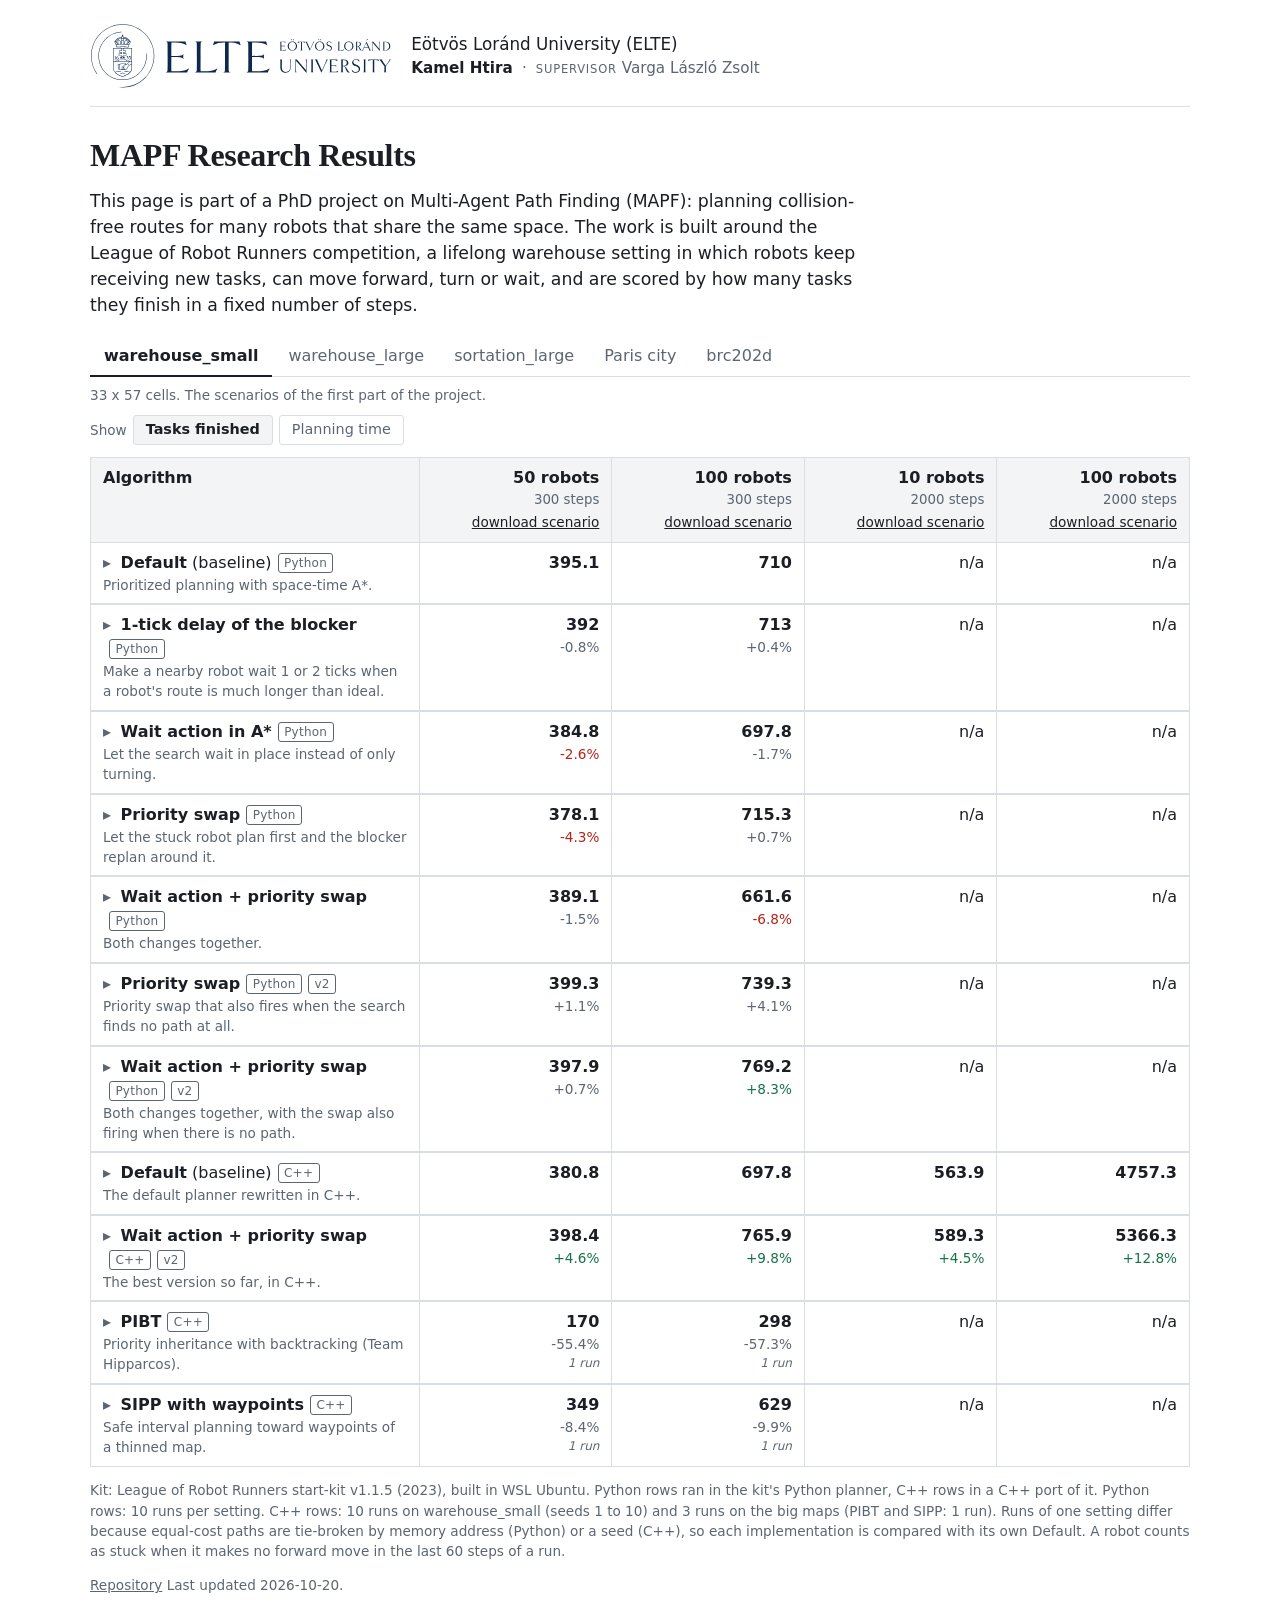
==== index.html @ 8a6bc83d "Add map tabs, C++ rows (Default, v2, PIBT, SIPP), planning-time view, shorter conclusions; hide 2 an" ====
<!doctype html>
<html lang="en">
<head>
  <meta charset="utf-8">
  <meta name="viewport" content="width=device-width, initial-scale=1">
  <title>MAPF Research Results</title>
  <link rel="stylesheet" href="css/style.css">
</head>
<body>
  <main>
    <header id="masthead" class="masthead"></header>
    <h1 id="title"></h1>
    <p id="description" class="lead"></p>

    <div id="tabs" class="tabs" role="tablist" aria-label="Map"></div>
    <p id="map-note" class="small"></p>
    <div id="metric" class="metric"><span class="small">Show</span></div>
    <p id="metric-note" class="small"></p>
    <div class="table-wrap"><table id="results"></table></div>

    <p id="setup" class="small"></p>
    <p class="small"><a id="repo-link" href="#">Repository</a> <span id="updated"></span></p>
  </main>

  <noscript><p>This page needs JavaScript to show the results.</p></noscript>
  <script src="data/results.js"></script>
  <script src="data/timing.js"></script>
  <script src="js/app.js"></script>
</body>
</html>
---- css/style.css ----
:root {
  --bg: #ffffff;
  --text: #1b1f24;
  --muted: #5b6672;
  --line: #d9dee4;
  --head: #f2f4f6;
  --up: #157347;
  --down: #b42318;
}
@media (prefers-color-scheme: dark) {
  :root {
    --bg: #101418;
    --text: #e6e9ed;
    --muted: #9aa5b1;
    --line: #2b333c;
    --head: #1a2027;
    --up: #5fd39a;
    --down: #ff8b7f;
  }
}

body { margin: 0; background: var(--bg); color: var(--text); font: 16px/1.5 system-ui, -apple-system, "Segoe UI", sans-serif; }
main { max-width: 1100px; margin: 0 auto; padding: 24px 24px 48px; }
h1 { font-family: "Iowan Old Style", "Palatino Linotype", Palatino, Georgia, serif; font-size: 2rem; font-weight: 600; letter-spacing: -0.01em; margin: 0 0 4px; }

/* who is behind the page: logo, university, author, supervisor */
.masthead { display: flex; align-items: center; gap: 18px; padding-bottom: 18px; margin-bottom: 24px; border-bottom: 1px solid var(--line); }
.masthead:empty { display: none; }
.logo { height: 64px; width: auto; display: block; }
.who p { margin: 0; }
.uni { font-size: 1.05rem; }
.people { margin-top: 2px; color: var(--muted); font-size: 0.95rem; }
.author { color: var(--text); font-weight: 600; }
.supervisor::before { content: "\00B7"; margin: 0 0.6em; }
.supervisor .label { font-size: 0.72rem; letter-spacing: 0.07em; text-transform: uppercase; }
@media (prefers-color-scheme: dark) {
  .logo { background: #fff; padding: 6px; border-radius: 3px; }
}
@media (max-width: 560px) {
  .masthead { gap: 12px; }
  .logo { height: 48px; }
  .supervisor { display: block; }
  .supervisor::before { display: none; }
}
h2 { font-size: 1.1rem; margin: 28px 0 4px; }
a { color: inherit; }
code { font-family: ui-monospace, Consolas, monospace; font-size: 0.9em; background: var(--head); padding: 0 4px; }
.small { font-size: 0.85rem; color: var(--muted); }
.lead { font-size: 1.08rem; max-width: 72ch; margin: 10px 0 16px; }
.lead:empty { display: none; }

/* one tab per map */
.tabs { display: flex; flex-wrap: wrap; gap: 2px; margin-top: 18px; border-bottom: 1px solid var(--line); }
.tabs[hidden] { display: none; }
.tab { all: unset; cursor: pointer; padding: 7px 14px; color: var(--muted); border-bottom: 2px solid transparent; margin-bottom: -1px; }
.tab:hover { color: var(--text); }
.tab[aria-selected="true"] { color: var(--text); font-weight: 600; border-bottom-color: currentColor; }
.tab:focus-visible { outline: 2px solid currentColor; outline-offset: -2px; }
#map-note { margin: 8px 0 0; min-height: 1.4em; }
.metric { display: flex; align-items: center; gap: 6px; margin-top: 10px; }
.metric[hidden] { display: none; }
.seg { all: unset; cursor: pointer; padding: 3px 12px; font-size: 0.9rem; color: var(--muted); border: 1px solid var(--line); border-radius: 3px; }
.seg:hover { color: var(--text); }
.seg[aria-pressed="true"] { color: var(--text); background: var(--head); font-weight: 600; }
.seg:focus-visible { outline: 2px solid currentColor; outline-offset: 2px; }
#metric-note { margin: 6px 0 0; }
#metric-note:empty { display: none; }
.table-wrap { overflow-x: auto; margin-top: 12px; }
table { border-collapse: collapse; width: 100%; }
th, td { border: 1px solid var(--line); padding: 8px 12px; text-align: left; vertical-align: top; }
thead th { background: var(--head); font-weight: 600; }
th small { display: block; font-weight: 400; color: var(--muted); }
th a { font-weight: 400; font-size: 0.85rem; white-space: nowrap; }
td.num, th.num { text-align: right; }

/* clickable rows: an algorithm (row) and a scenario inside it (srow) */
tr.row, tr.srow { cursor: pointer; }
tr.row:hover, tr.srow:hover { background: var(--head); }
tr.row button, tr.srow button { all: unset; cursor: pointer; font-weight: 600; }
tr.row button::before, tr.srow button::before {
  content: "\25B8";
  display: inline-block;
  width: 1.1em;
  color: var(--muted);
  transition: transform 0.25s ease;
}
tr.row button[aria-expanded="true"]::before, tr.srow button[aria-expanded="true"]::before { transform: rotate(90deg); }
tr.row button:focus-visible, tr.srow button:focus-visible { outline: 2px solid currentColor; outline-offset: 2px; }
.tagline { display: block; font-size: 0.85rem; color: var(--muted); }
.tag { display: inline-block; margin-left: 0.5em; padding: 0 0.45em; font-size: 0.75rem; letter-spacing: 0.02em; color: var(--muted); border: 1px solid currentColor; border-radius: 3px; vertical-align: 0.08em; }
.nruns { display: block; font-size: 0.75rem; color: var(--muted); font-style: italic; }
.mean { font-weight: 600; }
.delta { display: block; font-size: 0.85rem; color: var(--muted); }
.delta.up { color: var(--up); }
.delta.down { color: var(--down); }
.srow .delta { display: inline; margin-left: 0.5em; }

/* expand / collapse: the content sits in a grid whose single row animates between 0fr and 1fr.
   Child selectors keep an open outer row from opening the rows nested inside it. */
tr.detail > td { padding: 0; border-top: 0; border-bottom: 0; }
tr.detail.open > td { border-bottom: 1px solid var(--line); }
.expand { display: grid; grid-template-rows: 0fr; transition: grid-template-rows 0.3s ease; }
tr.detail.open > td > .expand { grid-template-rows: 1fr; }
.expand-inner { overflow: hidden; min-height: 0; }
.content { padding: 12px 16px 16px; opacity: 0; transition: opacity 0.25s ease; }
tr.detail.open > td > .expand > .expand-inner > .content { opacity: 1; }
.content p { margin: 0 0 8px; }
.content.sub { padding: 6px 0 10px 28px; }

.inner-wrap { overflow-x: auto; margin: 8px 0; }
.content.sub .inner-wrap { margin: 0; }
table.runs th, table.runs td { padding: 6px 12px; }
table.sub { width: auto; min-width: 420px; }
table.sub th, table.sub td { padding: 4px 12px; }

@media (prefers-reduced-motion: reduce) {
  .expand, .content, tr.row button::before, tr.srow button::before { transition: none; }
}
@media (max-width: 560px) {
  main { padding: 16px 12px 32px; }
  h1 { font-size: 1.5rem; }
}
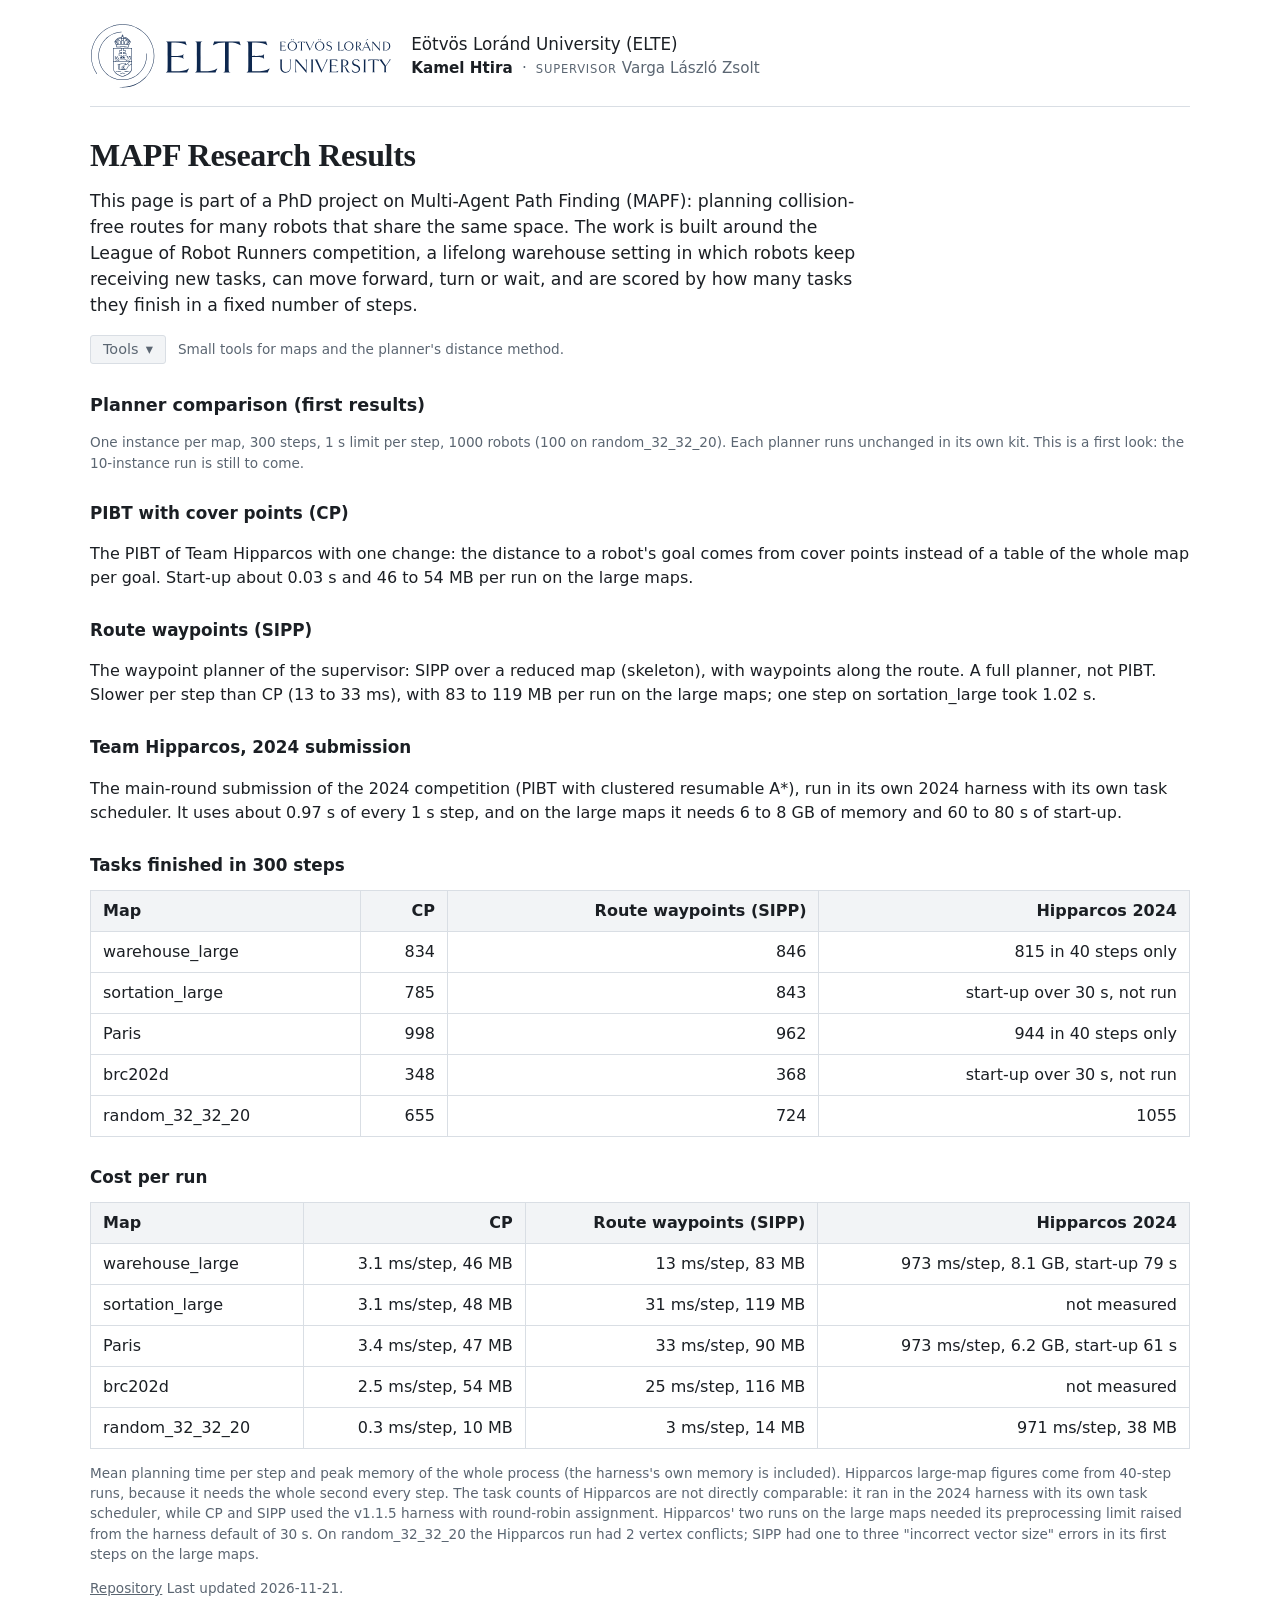
==== commit 99436453: "Home page: planner comparison (CP, route waypoints, Hipparcos 2024); earlier results hidden; Tools m" ====
--- a/index.html
+++ b/index.html
@@ -11,20 +11,69 @@
     <header id="masthead" class="masthead"></header>
     <h1 id="title"></h1>
     <p id="description" class="lead"></p>
+    <p class="small toolbar"><span id="toolmenu"></span><span>Small tools for maps and the planner's distance method.</span></p>
 
+    <section id="comparison">
+      <h2>Planner comparison (first results)</h2>
+      <p class="small">One instance per map, 300 steps, 1 s limit per step, 1000 robots (100 on random_32_32_20). Each planner runs unchanged in its own kit. This is a first look: the 10-instance run is still to come.</p>
+
+      <h3>PIBT with cover points (CP)</h3>
+      <p>The PIBT of Team Hipparcos with one change: the distance to a robot's goal comes from cover points instead of a table of the whole map per goal. Start-up about 0.03 s and 46 to 54 MB per run on the large maps.</p>
+
+      <h3>Route waypoints (SIPP)</h3>
+      <p>The waypoint planner of the supervisor: SIPP over a reduced map (skeleton), with waypoints along the route. A full planner, not PIBT. Slower per step than CP (13 to 33 ms), with 83 to 119 MB per run on the large maps; one step on sortation_large took 1.02 s.</p>
+
+      <h3>Team Hipparcos, 2024 submission</h3>
+      <p>The main-round submission of the 2024 competition (PIBT with clustered resumable A*), run in its own 2024 harness with its own task scheduler. It uses about 0.97 s of every 1 s step, and on the large maps it needs 6 to 8 GB of memory and 60 to 80 s of start-up.</p>
+
+      <h3>Tasks finished in 300 steps</h3>
+      <div class="table-wrap"><table>
+        <thead><tr><th>Map</th><th class="num">CP</th><th class="num">Route waypoints (SIPP)</th><th class="num">Hipparcos 2024</th></tr></thead>
+        <tbody>
+          <tr><td>warehouse_large</td><td class="num">834</td><td class="num">846</td><td class="num">815 in 40 steps only</td></tr>
+          <tr><td>sortation_large</td><td class="num">785</td><td class="num">843</td><td class="num">start-up over 30 s, not run</td></tr>
+          <tr><td>Paris</td><td class="num">998</td><td class="num">962</td><td class="num">944 in 40 steps only</td></tr>
+          <tr><td>brc202d</td><td class="num">348</td><td class="num">368</td><td class="num">start-up over 30 s, not run</td></tr>
+          <tr><td>random_32_32_20</td><td class="num">655</td><td class="num">724</td><td class="num">1055</td></tr>
+        </tbody>
+      </table></div>
+
+      <h3>Cost per run</h3>
+      <div class="table-wrap"><table>
+        <thead><tr><th>Map</th><th class="num">CP</th><th class="num">Route waypoints (SIPP)</th><th class="num">Hipparcos 2024</th></tr></thead>
+        <tbody>
+          <tr><td>warehouse_large</td><td class="num">3.1 ms/step, 46 MB</td><td class="num">13 ms/step, 83 MB</td><td class="num">973 ms/step, 8.1 GB, start-up 79 s</td></tr>
+          <tr><td>sortation_large</td><td class="num">3.1 ms/step, 48 MB</td><td class="num">31 ms/step, 119 MB</td><td class="num">not measured</td></tr>
+          <tr><td>Paris</td><td class="num">3.4 ms/step, 47 MB</td><td class="num">33 ms/step, 90 MB</td><td class="num">973 ms/step, 6.2 GB, start-up 61 s</td></tr>
+          <tr><td>brc202d</td><td class="num">2.5 ms/step, 54 MB</td><td class="num">25 ms/step, 116 MB</td><td class="num">not measured</td></tr>
+          <tr><td>random_32_32_20</td><td class="num">0.3 ms/step, 10 MB</td><td class="num">3 ms/step, 14 MB</td><td class="num">971 ms/step, 38 MB</td></tr>
+        </tbody>
+      </table></div>
+
+      <p class="small">Mean planning time per step and peak memory of the whole process (the harness's own memory is included). Hipparcos large-map figures come from 40-step runs, because it needs the whole second every step. The task counts of Hipparcos are not directly comparable: it ran in the 2024 harness with its own task scheduler, while CP and SIPP used the v1.1.5 harness with round-robin assignment. Hipparcos' two runs on the large maps needed its preprocessing limit raised from the harness default of 30 s. On random_32_32_20 the Hipparcos run had 2 vertex conflicts; SIPP had one to three "incorrect vector size" errors in its first steps on the large maps.</p>
+    </section>
+
+    <p class="small"><a id="repo-link" href="#">Repository</a> <span id="updated"></span></p>
+
+    <!-- earlier results page, hidden for now; the script fills it in as before -->
+    <div id="earlier-results" hidden>
     <div id="tabs" class="tabs" role="tablist" aria-label="Map"></div>
     <p id="map-note" class="small"></p>
     <div id="metric" class="metric"><span class="small">Show</span></div>
     <p id="metric-note" class="small"></p>
     <div class="table-wrap"><table id="results"></table></div>
 
+    <section id="experiments"></section>
+
     <p id="setup" class="small"></p>
-    <p class="small"><a id="repo-link" href="#">Repository</a> <span id="updated"></span></p>
+    </div>
   </main>
 
   <noscript><p>This page needs JavaScript to show the results.</p></noscript>
   <script src="data/results.js"></script>
   <script src="data/timing.js"></script>
+  <script src="data/experiments.js"></script>
   <script src="js/app.js"></script>
+  <script src="js/toolmenu.js"></script>
 </body>
 </html>
--- a/css/style.css
+++ b/css/style.css
@@ -113,9 +113,33 @@
 table.sub { width: auto; min-width: 420px; }
 table.sub th, table.sub td { padding: 4px 12px; }
 
+/* experiments section */
+#experiments { margin-top: 40px; border-top: 1px solid var(--line); padding-top: 4px; }
+#experiments h2 { font-size: 1.3rem; margin-top: 20px; }
+#comparison h3, #experiments h3 { font-size: 1.05rem; margin: 28px 0 2px; }
+.decisions { margin: 0 0 8px; padding-left: 1.2em; max-width: 80ch; }
+.decisions li { margin-bottom: 4px; }
+table.exp .delta { display: block; }
+table.exp tr.key td { background: var(--head); }
+.finding { margin: 8px 0 0; max-width: 80ch; }
+
 @media (prefers-reduced-motion: reduce) {
   .expand, .content, tr.row button::before, tr.srow button::before { transition: none; }
 }
+/* the Tools menu (js/toolmenu.js) */
+.toolmenu { position: relative; display: inline-block; }
+.toolmenu > summary { list-style: none; cursor: pointer; padding: 3px 12px; font-size: 0.9rem; border: 1px solid var(--line); border-radius: 3px; background: var(--head); }
+.toolmenu > summary::-webkit-details-marker { display: none; }
+.toolmenu > summary::after { content: "\25BE"; margin-left: 0.5em; color: var(--muted); }
+.toolmenu[open] > summary { background: var(--line); }
+.toolmenu > summary:focus-visible { outline: 2px solid currentColor; outline-offset: 2px; }
+.toolmenu-list { position: absolute; z-index: 20; left: 0; top: calc(100% + 4px); min-width: 300px; background: var(--bg); border: 1px solid var(--line); border-radius: 3px; box-shadow: 0 4px 14px rgba(0, 0, 0, 0.18); padding: 4px; }
+.toolmenu-list a { display: block; padding: 6px 10px; text-decoration: none; border-radius: 3px; }
+.toolmenu-list a:hover, .toolmenu-list a.here { background: var(--head); }
+.toolmenu-list a strong { display: block; font-size: 0.95rem; }
+.toolmenu-list a span { display: block; font-size: 0.8rem; color: var(--muted); }
+.toolbar { display: flex; align-items: center; gap: 12px; flex-wrap: wrap; margin: 6px 0 0; }
+
 @media (max-width: 560px) {
   main { padding: 16px 12px 32px; }
   h1 { font-size: 1.5rem; }
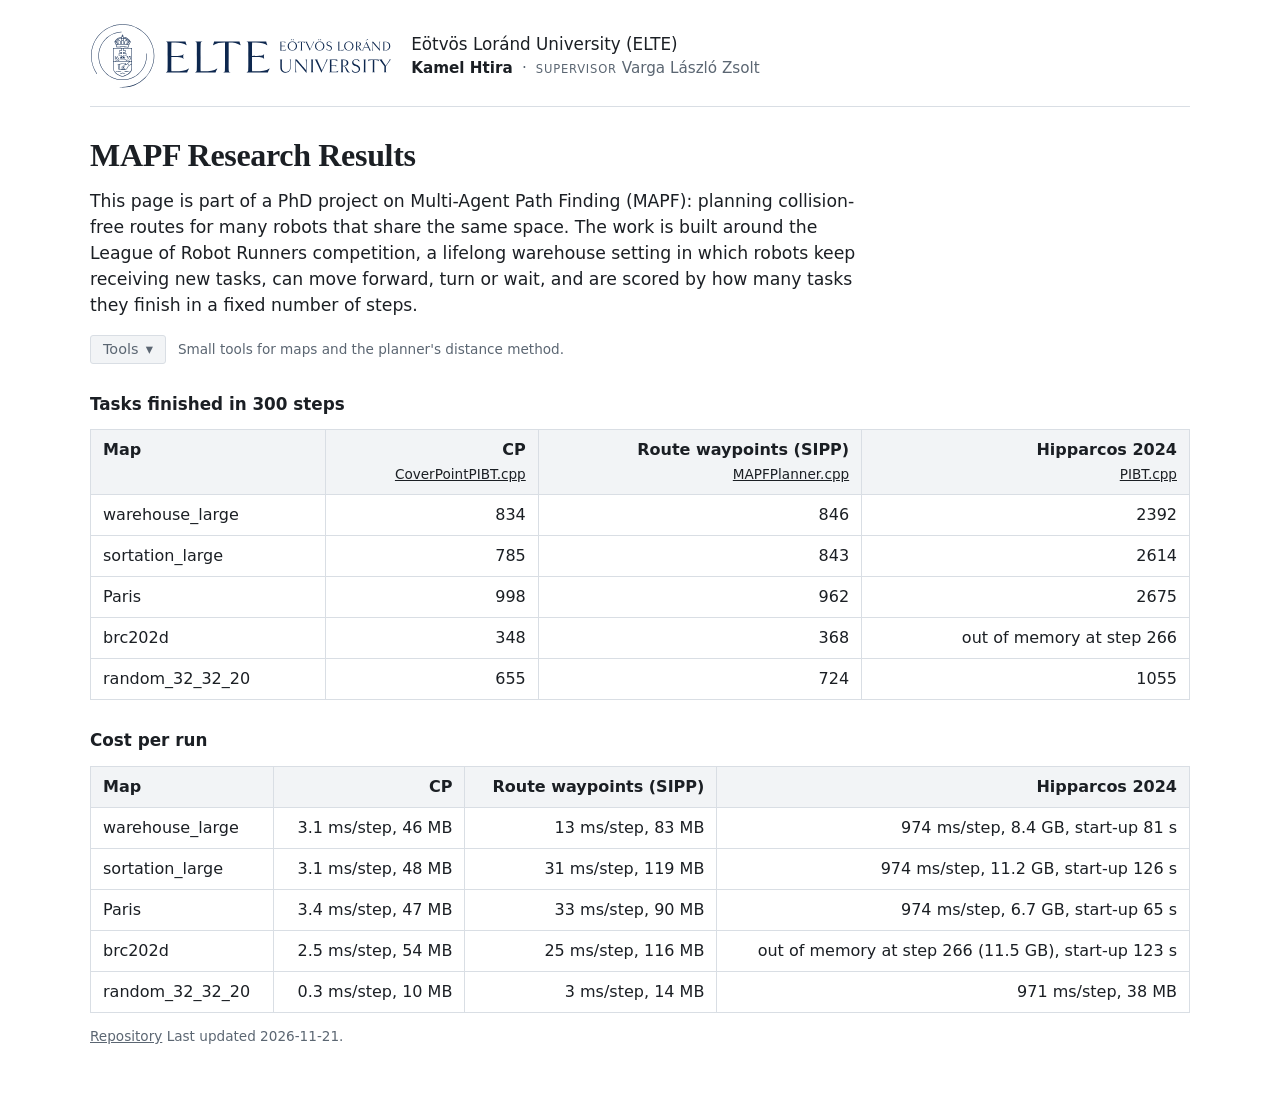
==== commit 36c9825b: "Comparison tables: Hipparcos 300-step results, download links for the main file of each planner Co-A" ====
--- a/index.html
+++ b/index.html
@@ -14,26 +14,17 @@
     <p class="small toolbar"><span id="toolmenu"></span><span>Small tools for maps and the planner's distance method.</span></p>
 
     <section id="comparison">
-      <h2>Planner comparison (first results)</h2>
-      <p class="small">One instance per map, 300 steps, 1 s limit per step, 1000 robots (100 on random_32_32_20). Each planner runs unchanged in its own kit. This is a first look: the 10-instance run is still to come.</p>
-
-      <h3>PIBT with cover points (CP)</h3>
-      <p>The PIBT of Team Hipparcos with one change: the distance to a robot's goal comes from cover points instead of a table of the whole map per goal. Start-up about 0.03 s and 46 to 54 MB per run on the large maps.</p>
-
-      <h3>Route waypoints (SIPP)</h3>
-      <p>The waypoint planner of the supervisor: SIPP over a reduced map (skeleton), with waypoints along the route. A full planner, not PIBT. Slower per step than CP (13 to 33 ms), with 83 to 119 MB per run on the large maps; one step on sortation_large took 1.02 s.</p>
-
-      <h3>Team Hipparcos, 2024 submission</h3>
-      <p>The main-round submission of the 2024 competition (PIBT with clustered resumable A*), run in its own 2024 harness with its own task scheduler. It uses about 0.97 s of every 1 s step, and on the large maps it needs 6 to 8 GB of memory and 60 to 80 s of start-up.</p>
-
       <h3>Tasks finished in 300 steps</h3>
       <div class="table-wrap"><table>
-        <thead><tr><th>Map</th><th class="num">CP</th><th class="num">Route waypoints (SIPP)</th><th class="num">Hipparcos 2024</th></tr></thead>
+        <thead><tr><th>Map</th>
+          <th class="num">CP<br><a href="downloads/algorithms/CoverPointPIBT.cpp" download>CoverPointPIBT.cpp</a></th>
+          <th class="num">Route waypoints (SIPP)<br><a href="downloads/algorithms/waypoints_sipp_MAPFPlanner.cpp" download>MAPFPlanner.cpp</a></th>
+          <th class="num">Hipparcos 2024<br><a href="downloads/algorithms/hipparcos_PIBT.cpp" download>PIBT.cpp</a></th></tr></thead>
         <tbody>
-          <tr><td>warehouse_large</td><td class="num">834</td><td class="num">846</td><td class="num">815 in 40 steps only</td></tr>
-          <tr><td>sortation_large</td><td class="num">785</td><td class="num">843</td><td class="num">start-up over 30 s, not run</td></tr>
-          <tr><td>Paris</td><td class="num">998</td><td class="num">962</td><td class="num">944 in 40 steps only</td></tr>
-          <tr><td>brc202d</td><td class="num">348</td><td class="num">368</td><td class="num">start-up over 30 s, not run</td></tr>
+          <tr><td>warehouse_large</td><td class="num">834</td><td class="num">846</td><td class="num">2392</td></tr>
+          <tr><td>sortation_large</td><td class="num">785</td><td class="num">843</td><td class="num">2614</td></tr>
+          <tr><td>Paris</td><td class="num">998</td><td class="num">962</td><td class="num">2675</td></tr>
+          <tr><td>brc202d</td><td class="num">348</td><td class="num">368</td><td class="num">out of memory at step 266</td></tr>
           <tr><td>random_32_32_20</td><td class="num">655</td><td class="num">724</td><td class="num">1055</td></tr>
         </tbody>
       </table></div>
@@ -42,15 +33,14 @@
       <div class="table-wrap"><table>
         <thead><tr><th>Map</th><th class="num">CP</th><th class="num">Route waypoints (SIPP)</th><th class="num">Hipparcos 2024</th></tr></thead>
         <tbody>
-          <tr><td>warehouse_large</td><td class="num">3.1 ms/step, 46 MB</td><td class="num">13 ms/step, 83 MB</td><td class="num">973 ms/step, 8.1 GB, start-up 79 s</td></tr>
-          <tr><td>sortation_large</td><td class="num">3.1 ms/step, 48 MB</td><td class="num">31 ms/step, 119 MB</td><td class="num">not measured</td></tr>
-          <tr><td>Paris</td><td class="num">3.4 ms/step, 47 MB</td><td class="num">33 ms/step, 90 MB</td><td class="num">973 ms/step, 6.2 GB, start-up 61 s</td></tr>
-          <tr><td>brc202d</td><td class="num">2.5 ms/step, 54 MB</td><td class="num">25 ms/step, 116 MB</td><td class="num">not measured</td></tr>
+          <tr><td>warehouse_large</td><td class="num">3.1 ms/step, 46 MB</td><td class="num">13 ms/step, 83 MB</td><td class="num">974 ms/step, 8.4 GB, start-up 81 s</td></tr>
+          <tr><td>sortation_large</td><td class="num">3.1 ms/step, 48 MB</td><td class="num">31 ms/step, 119 MB</td><td class="num">974 ms/step, 11.2 GB, start-up 126 s</td></tr>
+          <tr><td>Paris</td><td class="num">3.4 ms/step, 47 MB</td><td class="num">33 ms/step, 90 MB</td><td class="num">974 ms/step, 6.7 GB, start-up 65 s</td></tr>
+          <tr><td>brc202d</td><td class="num">2.5 ms/step, 54 MB</td><td class="num">25 ms/step, 116 MB</td><td class="num">out of memory at step 266 (11.5 GB), start-up 123 s</td></tr>
           <tr><td>random_32_32_20</td><td class="num">0.3 ms/step, 10 MB</td><td class="num">3 ms/step, 14 MB</td><td class="num">971 ms/step, 38 MB</td></tr>
         </tbody>
       </table></div>
 
-      <p class="small">Mean planning time per step and peak memory of the whole process (the harness's own memory is included). Hipparcos large-map figures come from 40-step runs, because it needs the whole second every step. The task counts of Hipparcos are not directly comparable: it ran in the 2024 harness with its own task scheduler, while CP and SIPP used the v1.1.5 harness with round-robin assignment. Hipparcos' two runs on the large maps needed its preprocessing limit raised from the harness default of 30 s. On random_32_32_20 the Hipparcos run had 2 vertex conflicts; SIPP had one to three "incorrect vector size" errors in its first steps on the large maps.</p>
     </section>
 
     <p class="small"><a id="repo-link" href="#">Repository</a> <span id="updated"></span></p>
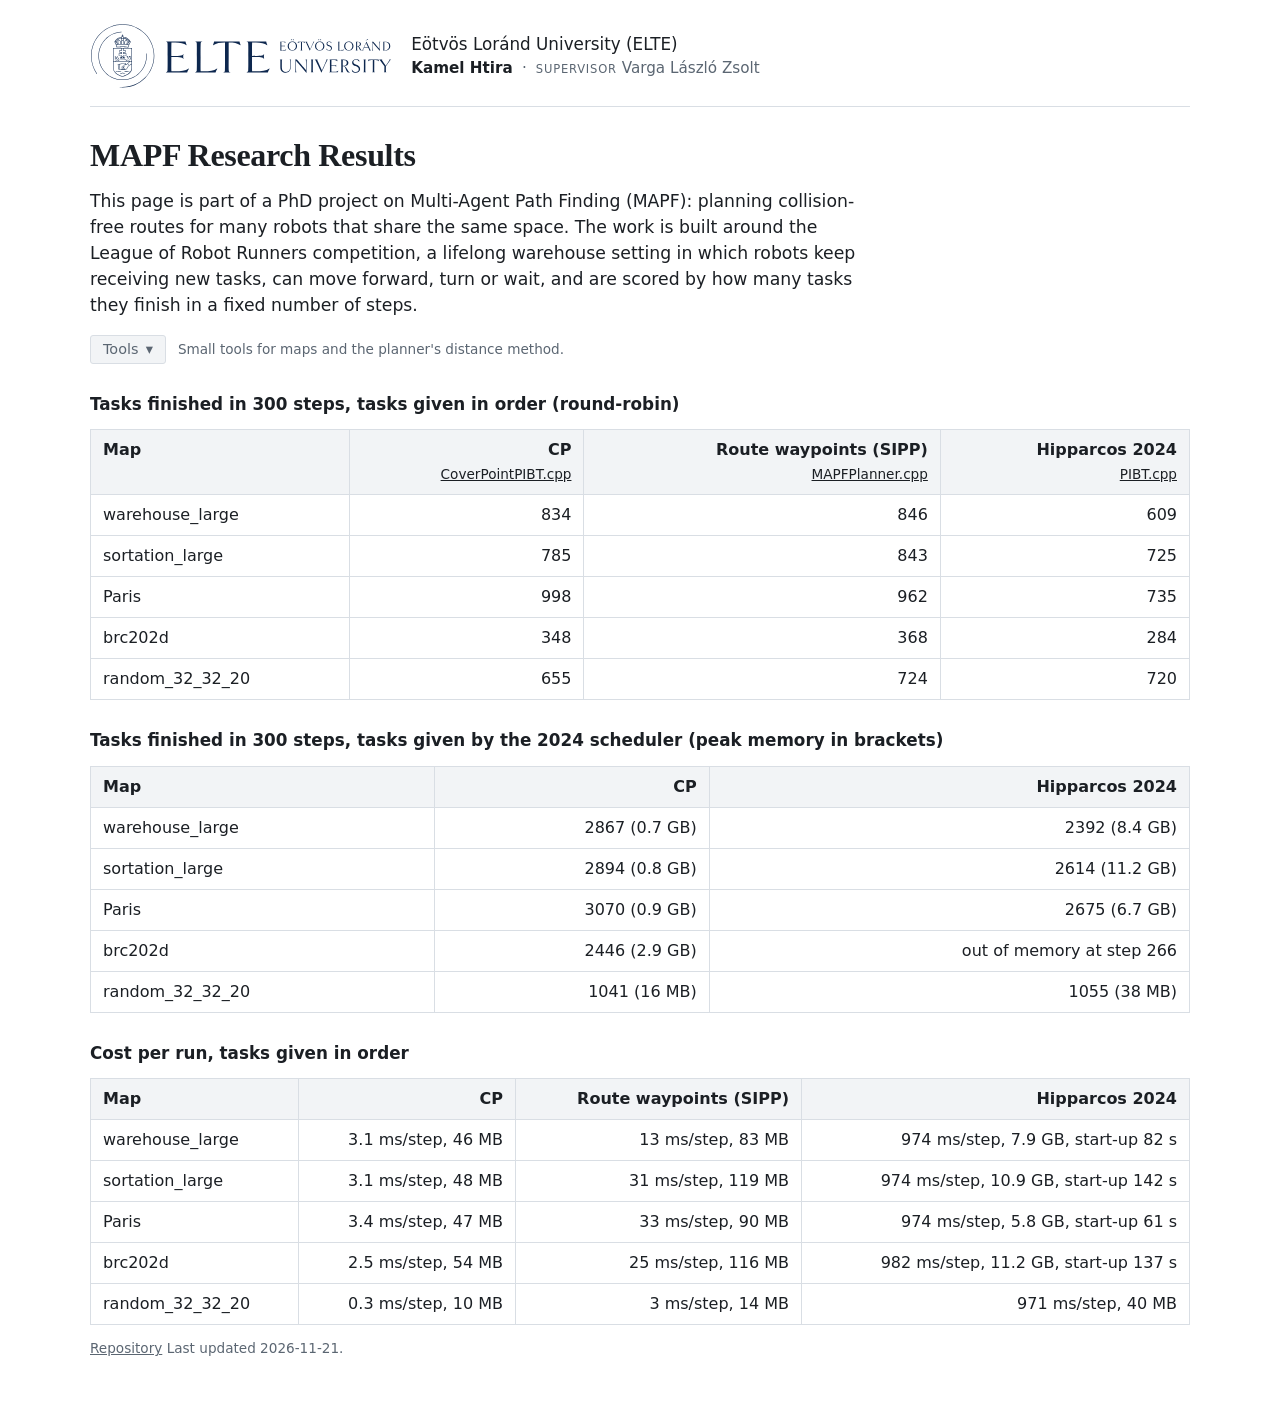
==== commit c5f2d1e9: "Comparison tables: tasks in file order and with the 2024 scheduler, Hipparcos planner round-robin, C" ====
--- a/index.html
+++ b/index.html
@@ -14,33 +14,41 @@
     <p class="small toolbar"><span id="toolmenu"></span><span>Small tools for maps and the planner's distance method.</span></p>
 
     <section id="comparison">
-      <h3>Tasks finished in 300 steps</h3>
+      <h3>Tasks finished in 300 steps, tasks given in order (round-robin)</h3>
       <div class="table-wrap"><table>
-        <thead><tr><th>Map</th>
-          <th class="num">CP<br><a href="downloads/algorithms/CoverPointPIBT.cpp" download>CoverPointPIBT.cpp</a></th>
-          <th class="num">Route waypoints (SIPP)<br><a href="downloads/algorithms/waypoints_sipp_MAPFPlanner.cpp" download>MAPFPlanner.cpp</a></th>
-          <th class="num">Hipparcos 2024<br><a href="downloads/algorithms/hipparcos_PIBT.cpp" download>PIBT.cpp</a></th></tr></thead>
+        <thead><tr><th>Map</th><th class="num">CP<br><a href="downloads/algorithms/CoverPointPIBT.cpp" download>CoverPointPIBT.cpp</a></th><th class="num">Route waypoints (SIPP)<br><a href="downloads/algorithms/waypoints_sipp_MAPFPlanner.cpp" download>MAPFPlanner.cpp</a></th><th class="num">Hipparcos 2024<br><a href="downloads/algorithms/hipparcos_PIBT.cpp" download>PIBT.cpp</a></th></tr></thead>
         <tbody>
-          <tr><td>warehouse_large</td><td class="num">834</td><td class="num">846</td><td class="num">2392</td></tr>
-          <tr><td>sortation_large</td><td class="num">785</td><td class="num">843</td><td class="num">2614</td></tr>
-          <tr><td>Paris</td><td class="num">998</td><td class="num">962</td><td class="num">2675</td></tr>
-          <tr><td>brc202d</td><td class="num">348</td><td class="num">368</td><td class="num">out of memory at step 266</td></tr>
-          <tr><td>random_32_32_20</td><td class="num">655</td><td class="num">724</td><td class="num">1055</td></tr>
+          <tr><td>warehouse_large</td><td class="num">834</td><td class="num">846</td><td class="num">609</td></tr>
+          <tr><td>sortation_large</td><td class="num">785</td><td class="num">843</td><td class="num">725</td></tr>
+          <tr><td>Paris</td><td class="num">998</td><td class="num">962</td><td class="num">735</td></tr>
+          <tr><td>brc202d</td><td class="num">348</td><td class="num">368</td><td class="num">284</td></tr>
+          <tr><td>random_32_32_20</td><td class="num">655</td><td class="num">724</td><td class="num">720</td></tr>
         </tbody>
       </table></div>
 
-      <h3>Cost per run</h3>
+      <h3>Tasks finished in 300 steps, tasks given by the 2024 scheduler (peak memory in brackets)</h3>
+      <div class="table-wrap"><table>
+        <thead><tr><th>Map</th><th class="num">CP</th><th class="num">Hipparcos 2024</th></tr></thead>
+        <tbody>
+          <tr><td>warehouse_large</td><td class="num">2867 (0.7 GB)</td><td class="num">2392 (8.4 GB)</td></tr>
+          <tr><td>sortation_large</td><td class="num">2894 (0.8 GB)</td><td class="num">2614 (11.2 GB)</td></tr>
+          <tr><td>Paris</td><td class="num">3070 (0.9 GB)</td><td class="num">2675 (6.7 GB)</td></tr>
+          <tr><td>brc202d</td><td class="num">2446 (2.9 GB)</td><td class="num">out of memory at step 266</td></tr>
+          <tr><td>random_32_32_20</td><td class="num">1041 (16 MB)</td><td class="num">1055 (38 MB)</td></tr>
+        </tbody>
+      </table></div>
+
+      <h3>Cost per run, tasks given in order</h3>
       <div class="table-wrap"><table>
         <thead><tr><th>Map</th><th class="num">CP</th><th class="num">Route waypoints (SIPP)</th><th class="num">Hipparcos 2024</th></tr></thead>
         <tbody>
-          <tr><td>warehouse_large</td><td class="num">3.1 ms/step, 46 MB</td><td class="num">13 ms/step, 83 MB</td><td class="num">974 ms/step, 8.4 GB, start-up 81 s</td></tr>
-          <tr><td>sortation_large</td><td class="num">3.1 ms/step, 48 MB</td><td class="num">31 ms/step, 119 MB</td><td class="num">974 ms/step, 11.2 GB, start-up 126 s</td></tr>
-          <tr><td>Paris</td><td class="num">3.4 ms/step, 47 MB</td><td class="num">33 ms/step, 90 MB</td><td class="num">974 ms/step, 6.7 GB, start-up 65 s</td></tr>
-          <tr><td>brc202d</td><td class="num">2.5 ms/step, 54 MB</td><td class="num">25 ms/step, 116 MB</td><td class="num">out of memory at step 266 (11.5 GB), start-up 123 s</td></tr>
-          <tr><td>random_32_32_20</td><td class="num">0.3 ms/step, 10 MB</td><td class="num">3 ms/step, 14 MB</td><td class="num">971 ms/step, 38 MB</td></tr>
+          <tr><td>warehouse_large</td><td class="num">3.1 ms/step, 46 MB</td><td class="num">13 ms/step, 83 MB</td><td class="num">974 ms/step, 7.9 GB, start-up 82 s</td></tr>
+          <tr><td>sortation_large</td><td class="num">3.1 ms/step, 48 MB</td><td class="num">31 ms/step, 119 MB</td><td class="num">974 ms/step, 10.9 GB, start-up 142 s</td></tr>
+          <tr><td>Paris</td><td class="num">3.4 ms/step, 47 MB</td><td class="num">33 ms/step, 90 MB</td><td class="num">974 ms/step, 5.8 GB, start-up 61 s</td></tr>
+          <tr><td>brc202d</td><td class="num">2.5 ms/step, 54 MB</td><td class="num">25 ms/step, 116 MB</td><td class="num">982 ms/step, 11.2 GB, start-up 137 s</td></tr>
+          <tr><td>random_32_32_20</td><td class="num">0.3 ms/step, 10 MB</td><td class="num">3 ms/step, 14 MB</td><td class="num">971 ms/step, 40 MB</td></tr>
         </tbody>
       </table></div>
-
     </section>
 
     <p class="small"><a id="repo-link" href="#">Repository</a> <span id="updated"></span></p>
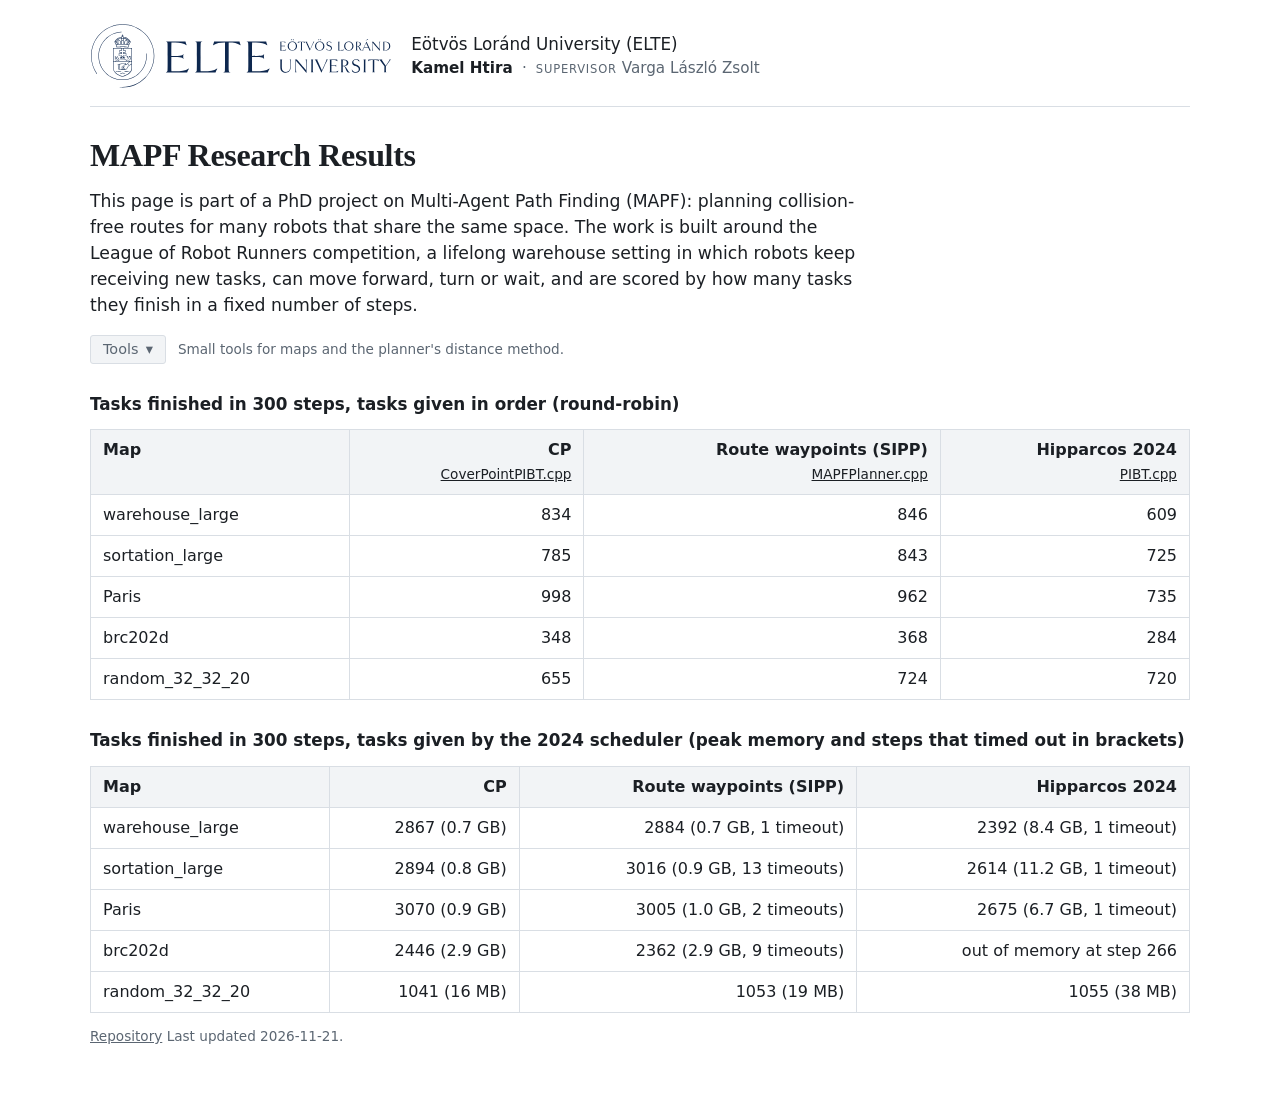
==== commit 9affad30: "Comparison: SIPP waypoints with the 2024 scheduler, cost table removed for now Co-Authored-By: Claud" ====
--- a/index.html
+++ b/index.html
@@ -26,27 +26,15 @@
         </tbody>
       </table></div>
 
-      <h3>Tasks finished in 300 steps, tasks given by the 2024 scheduler (peak memory in brackets)</h3>
-      <div class="table-wrap"><table>
-        <thead><tr><th>Map</th><th class="num">CP</th><th class="num">Hipparcos 2024</th></tr></thead>
-        <tbody>
-          <tr><td>warehouse_large</td><td class="num">2867 (0.7 GB)</td><td class="num">2392 (8.4 GB)</td></tr>
-          <tr><td>sortation_large</td><td class="num">2894 (0.8 GB)</td><td class="num">2614 (11.2 GB)</td></tr>
-          <tr><td>Paris</td><td class="num">3070 (0.9 GB)</td><td class="num">2675 (6.7 GB)</td></tr>
-          <tr><td>brc202d</td><td class="num">2446 (2.9 GB)</td><td class="num">out of memory at step 266</td></tr>
-          <tr><td>random_32_32_20</td><td class="num">1041 (16 MB)</td><td class="num">1055 (38 MB)</td></tr>
-        </tbody>
-      </table></div>
-
-      <h3>Cost per run, tasks given in order</h3>
+      <h3>Tasks finished in 300 steps, tasks given by the 2024 scheduler (peak memory and steps that timed out in brackets)</h3>
       <div class="table-wrap"><table>
         <thead><tr><th>Map</th><th class="num">CP</th><th class="num">Route waypoints (SIPP)</th><th class="num">Hipparcos 2024</th></tr></thead>
         <tbody>
-          <tr><td>warehouse_large</td><td class="num">3.1 ms/step, 46 MB</td><td class="num">13 ms/step, 83 MB</td><td class="num">974 ms/step, 7.9 GB, start-up 82 s</td></tr>
-          <tr><td>sortation_large</td><td class="num">3.1 ms/step, 48 MB</td><td class="num">31 ms/step, 119 MB</td><td class="num">974 ms/step, 10.9 GB, start-up 142 s</td></tr>
-          <tr><td>Paris</td><td class="num">3.4 ms/step, 47 MB</td><td class="num">33 ms/step, 90 MB</td><td class="num">974 ms/step, 5.8 GB, start-up 61 s</td></tr>
-          <tr><td>brc202d</td><td class="num">2.5 ms/step, 54 MB</td><td class="num">25 ms/step, 116 MB</td><td class="num">982 ms/step, 11.2 GB, start-up 137 s</td></tr>
-          <tr><td>random_32_32_20</td><td class="num">0.3 ms/step, 10 MB</td><td class="num">3 ms/step, 14 MB</td><td class="num">971 ms/step, 40 MB</td></tr>
+          <tr><td>warehouse_large</td><td class="num">2867 (0.7 GB)</td><td class="num">2884 (0.7 GB, 1 timeout)</td><td class="num">2392 (8.4 GB, 1 timeout)</td></tr>
+          <tr><td>sortation_large</td><td class="num">2894 (0.8 GB)</td><td class="num">3016 (0.9 GB, 13 timeouts)</td><td class="num">2614 (11.2 GB, 1 timeout)</td></tr>
+          <tr><td>Paris</td><td class="num">3070 (0.9 GB)</td><td class="num">3005 (1.0 GB, 2 timeouts)</td><td class="num">2675 (6.7 GB, 1 timeout)</td></tr>
+          <tr><td>brc202d</td><td class="num">2446 (2.9 GB)</td><td class="num">2362 (2.9 GB, 9 timeouts)</td><td class="num">out of memory at step 266</td></tr>
+          <tr><td>random_32_32_20</td><td class="num">1041 (16 MB)</td><td class="num">1053 (19 MB)</td><td class="num">1055 (38 MB)</td></tr>
         </tbody>
       </table></div>
     </section>
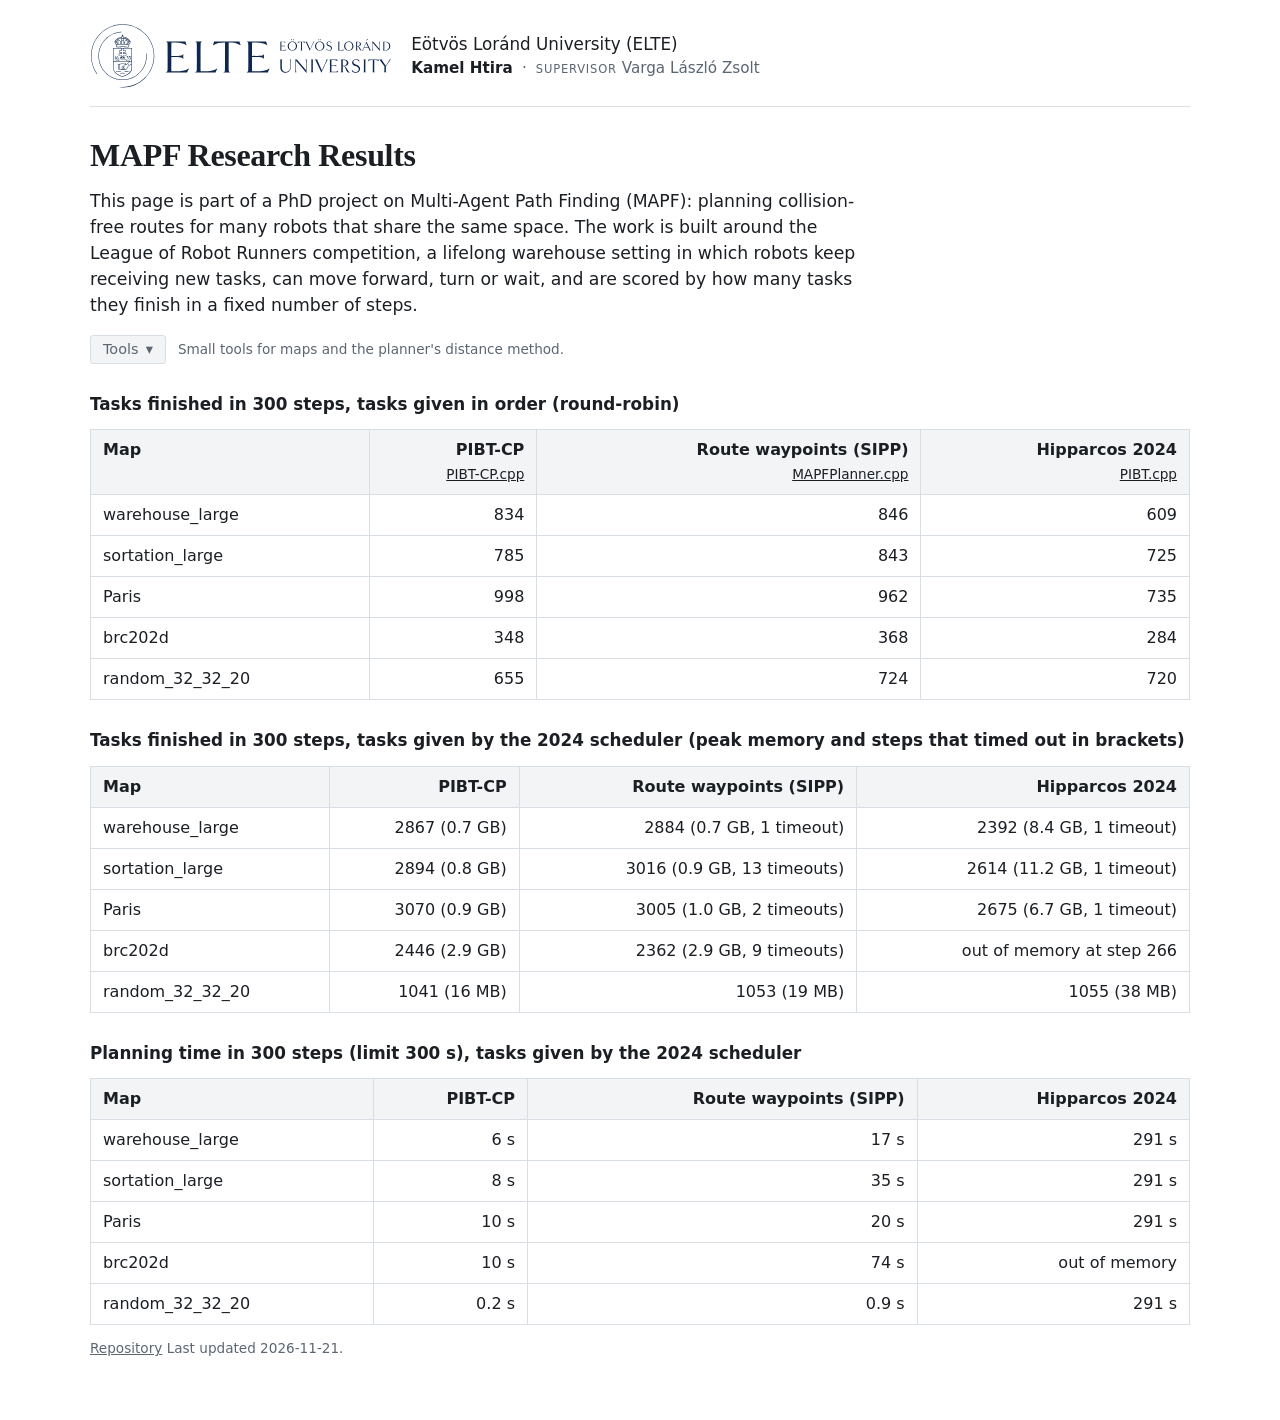
==== commit d138a5f5: "Rename CP to PIBT-CP, add planning-time table Co-Authored-By: Claude Sonnet 5.5 <noreply@anthropic.c" ====
--- a/index.html
+++ b/index.html
@@ -16,7 +16,7 @@
     <section id="comparison">
       <h3>Tasks finished in 300 steps, tasks given in order (round-robin)</h3>
       <div class="table-wrap"><table>
-        <thead><tr><th>Map</th><th class="num">CP<br><a href="downloads/algorithms/CoverPointPIBT.cpp" download>CoverPointPIBT.cpp</a></th><th class="num">Route waypoints (SIPP)<br><a href="downloads/algorithms/waypoints_sipp_MAPFPlanner.cpp" download>MAPFPlanner.cpp</a></th><th class="num">Hipparcos 2024<br><a href="downloads/algorithms/hipparcos_PIBT.cpp" download>PIBT.cpp</a></th></tr></thead>
+        <thead><tr><th>Map</th><th class="num">PIBT-CP<br><a href="downloads/algorithms/PIBT-CP.cpp" download>PIBT-CP.cpp</a></th><th class="num">Route waypoints (SIPP)<br><a href="downloads/algorithms/waypoints_sipp_MAPFPlanner.cpp" download>MAPFPlanner.cpp</a></th><th class="num">Hipparcos 2024<br><a href="downloads/algorithms/hipparcos_PIBT.cpp" download>PIBT.cpp</a></th></tr></thead>
         <tbody>
           <tr><td>warehouse_large</td><td class="num">834</td><td class="num">846</td><td class="num">609</td></tr>
           <tr><td>sortation_large</td><td class="num">785</td><td class="num">843</td><td class="num">725</td></tr>
@@ -28,13 +28,25 @@
 
       <h3>Tasks finished in 300 steps, tasks given by the 2024 scheduler (peak memory and steps that timed out in brackets)</h3>
       <div class="table-wrap"><table>
-        <thead><tr><th>Map</th><th class="num">CP</th><th class="num">Route waypoints (SIPP)</th><th class="num">Hipparcos 2024</th></tr></thead>
+        <thead><tr><th>Map</th><th class="num">PIBT-CP</th><th class="num">Route waypoints (SIPP)</th><th class="num">Hipparcos 2024</th></tr></thead>
         <tbody>
           <tr><td>warehouse_large</td><td class="num">2867 (0.7 GB)</td><td class="num">2884 (0.7 GB, 1 timeout)</td><td class="num">2392 (8.4 GB, 1 timeout)</td></tr>
           <tr><td>sortation_large</td><td class="num">2894 (0.8 GB)</td><td class="num">3016 (0.9 GB, 13 timeouts)</td><td class="num">2614 (11.2 GB, 1 timeout)</td></tr>
           <tr><td>Paris</td><td class="num">3070 (0.9 GB)</td><td class="num">3005 (1.0 GB, 2 timeouts)</td><td class="num">2675 (6.7 GB, 1 timeout)</td></tr>
           <tr><td>brc202d</td><td class="num">2446 (2.9 GB)</td><td class="num">2362 (2.9 GB, 9 timeouts)</td><td class="num">out of memory at step 266</td></tr>
           <tr><td>random_32_32_20</td><td class="num">1041 (16 MB)</td><td class="num">1053 (19 MB)</td><td class="num">1055 (38 MB)</td></tr>
+        </tbody>
+      </table></div>
+
+      <h3>Planning time in 300 steps (limit 300 s), tasks given by the 2024 scheduler</h3>
+      <div class="table-wrap"><table>
+        <thead><tr><th>Map</th><th class="num">PIBT-CP</th><th class="num">Route waypoints (SIPP)</th><th class="num">Hipparcos 2024</th></tr></thead>
+        <tbody>
+          <tr><td>warehouse_large</td><td class="num">6 s</td><td class="num">17 s</td><td class="num">291 s</td></tr>
+          <tr><td>sortation_large</td><td class="num">8 s</td><td class="num">35 s</td><td class="num">291 s</td></tr>
+          <tr><td>Paris</td><td class="num">10 s</td><td class="num">20 s</td><td class="num">291 s</td></tr>
+          <tr><td>brc202d</td><td class="num">10 s</td><td class="num">74 s</td><td class="num">out of memory</td></tr>
+          <tr><td>random_32_32_20</td><td class="num">0.2 s</td><td class="num">0.9 s</td><td class="num">291 s</td></tr>
         </tbody>
       </table></div>
     </section>
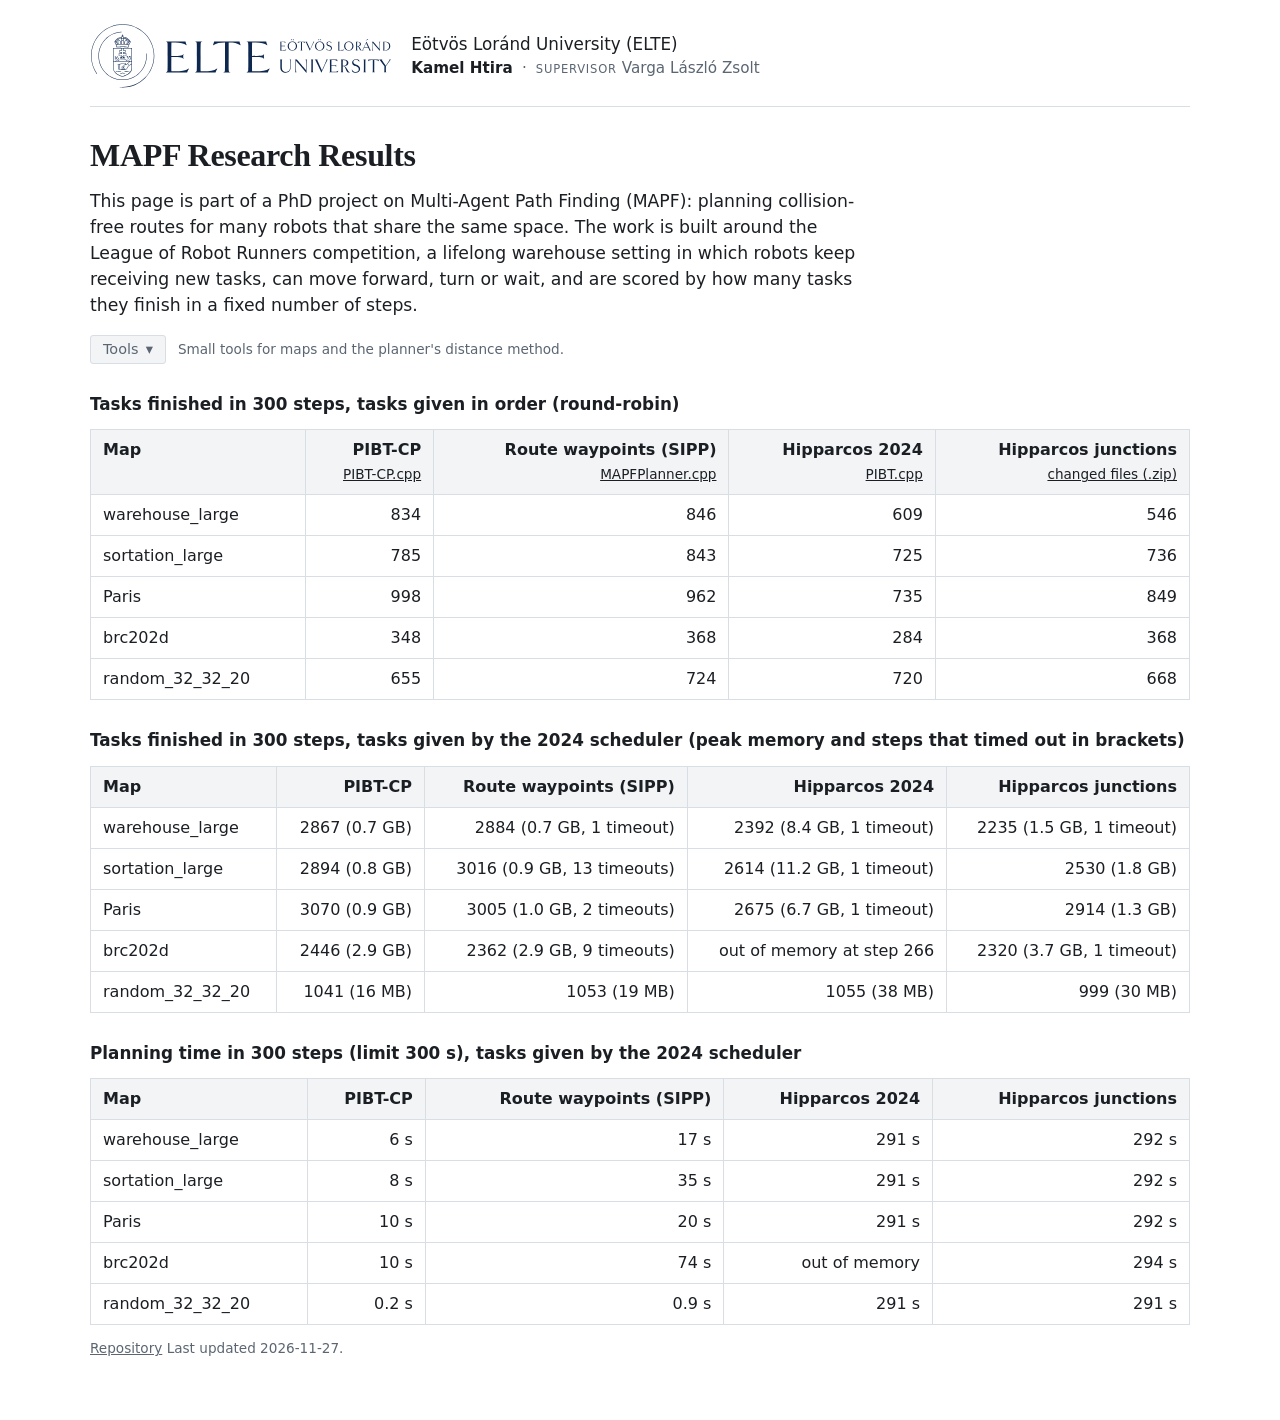
==== commit 2847e86c: "Comparison: Hipparcos with junction base points in all tables, changed files as a download Co-Author" ====
--- a/index.html
+++ b/index.html
@@ -16,37 +16,37 @@
     <section id="comparison">
       <h3>Tasks finished in 300 steps, tasks given in order (round-robin)</h3>
       <div class="table-wrap"><table>
-        <thead><tr><th>Map</th><th class="num">PIBT-CP<br><a href="downloads/algorithms/PIBT-CP.cpp" download>PIBT-CP.cpp</a></th><th class="num">Route waypoints (SIPP)<br><a href="downloads/algorithms/waypoints_sipp_MAPFPlanner.cpp" download>MAPFPlanner.cpp</a></th><th class="num">Hipparcos 2024<br><a href="downloads/algorithms/hipparcos_PIBT.cpp" download>PIBT.cpp</a></th></tr></thead>
+        <thead><tr><th>Map</th><th class="num">PIBT-CP<br><a href="downloads/algorithms/PIBT-CP.cpp" download>PIBT-CP.cpp</a></th><th class="num">Route waypoints (SIPP)<br><a href="downloads/algorithms/waypoints_sipp_MAPFPlanner.cpp" download>MAPFPlanner.cpp</a></th><th class="num">Hipparcos 2024<br><a href="downloads/algorithms/hipparcos_PIBT.cpp" download>PIBT.cpp</a></th><th class="num">Hipparcos junctions<br><a href="downloads/algorithms/hipparcos_junctions.zip" download>changed files (.zip)</a></th></tr></thead>
         <tbody>
-          <tr><td>warehouse_large</td><td class="num">834</td><td class="num">846</td><td class="num">609</td></tr>
-          <tr><td>sortation_large</td><td class="num">785</td><td class="num">843</td><td class="num">725</td></tr>
-          <tr><td>Paris</td><td class="num">998</td><td class="num">962</td><td class="num">735</td></tr>
-          <tr><td>brc202d</td><td class="num">348</td><td class="num">368</td><td class="num">284</td></tr>
-          <tr><td>random_32_32_20</td><td class="num">655</td><td class="num">724</td><td class="num">720</td></tr>
+          <tr><td>warehouse_large</td><td class="num">834</td><td class="num">846</td><td class="num">609</td><td class="num">546</td></tr>
+          <tr><td>sortation_large</td><td class="num">785</td><td class="num">843</td><td class="num">725</td><td class="num">736</td></tr>
+          <tr><td>Paris</td><td class="num">998</td><td class="num">962</td><td class="num">735</td><td class="num">849</td></tr>
+          <tr><td>brc202d</td><td class="num">348</td><td class="num">368</td><td class="num">284</td><td class="num">368</td></tr>
+          <tr><td>random_32_32_20</td><td class="num">655</td><td class="num">724</td><td class="num">720</td><td class="num">668</td></tr>
         </tbody>
       </table></div>
 
       <h3>Tasks finished in 300 steps, tasks given by the 2024 scheduler (peak memory and steps that timed out in brackets)</h3>
       <div class="table-wrap"><table>
-        <thead><tr><th>Map</th><th class="num">PIBT-CP</th><th class="num">Route waypoints (SIPP)</th><th class="num">Hipparcos 2024</th></tr></thead>
+        <thead><tr><th>Map</th><th class="num">PIBT-CP</th><th class="num">Route waypoints (SIPP)</th><th class="num">Hipparcos 2024</th><th class="num">Hipparcos junctions</th></tr></thead>
         <tbody>
-          <tr><td>warehouse_large</td><td class="num">2867 (0.7 GB)</td><td class="num">2884 (0.7 GB, 1 timeout)</td><td class="num">2392 (8.4 GB, 1 timeout)</td></tr>
-          <tr><td>sortation_large</td><td class="num">2894 (0.8 GB)</td><td class="num">3016 (0.9 GB, 13 timeouts)</td><td class="num">2614 (11.2 GB, 1 timeout)</td></tr>
-          <tr><td>Paris</td><td class="num">3070 (0.9 GB)</td><td class="num">3005 (1.0 GB, 2 timeouts)</td><td class="num">2675 (6.7 GB, 1 timeout)</td></tr>
-          <tr><td>brc202d</td><td class="num">2446 (2.9 GB)</td><td class="num">2362 (2.9 GB, 9 timeouts)</td><td class="num">out of memory at step 266</td></tr>
-          <tr><td>random_32_32_20</td><td class="num">1041 (16 MB)</td><td class="num">1053 (19 MB)</td><td class="num">1055 (38 MB)</td></tr>
+          <tr><td>warehouse_large</td><td class="num">2867 (0.7 GB)</td><td class="num">2884 (0.7 GB, 1 timeout)</td><td class="num">2392 (8.4 GB, 1 timeout)</td><td class="num">2235 (1.5 GB, 1 timeout)</td></tr>
+          <tr><td>sortation_large</td><td class="num">2894 (0.8 GB)</td><td class="num">3016 (0.9 GB, 13 timeouts)</td><td class="num">2614 (11.2 GB, 1 timeout)</td><td class="num">2530 (1.8 GB)</td></tr>
+          <tr><td>Paris</td><td class="num">3070 (0.9 GB)</td><td class="num">3005 (1.0 GB, 2 timeouts)</td><td class="num">2675 (6.7 GB, 1 timeout)</td><td class="num">2914 (1.3 GB)</td></tr>
+          <tr><td>brc202d</td><td class="num">2446 (2.9 GB)</td><td class="num">2362 (2.9 GB, 9 timeouts)</td><td class="num">out of memory at step 266</td><td class="num">2320 (3.7 GB, 1 timeout)</td></tr>
+          <tr><td>random_32_32_20</td><td class="num">1041 (16 MB)</td><td class="num">1053 (19 MB)</td><td class="num">1055 (38 MB)</td><td class="num">999 (30 MB)</td></tr>
         </tbody>
       </table></div>
 
       <h3>Planning time in 300 steps (limit 300 s), tasks given by the 2024 scheduler</h3>
       <div class="table-wrap"><table>
-        <thead><tr><th>Map</th><th class="num">PIBT-CP</th><th class="num">Route waypoints (SIPP)</th><th class="num">Hipparcos 2024</th></tr></thead>
+        <thead><tr><th>Map</th><th class="num">PIBT-CP</th><th class="num">Route waypoints (SIPP)</th><th class="num">Hipparcos 2024</th><th class="num">Hipparcos junctions</th></tr></thead>
         <tbody>
-          <tr><td>warehouse_large</td><td class="num">6 s</td><td class="num">17 s</td><td class="num">291 s</td></tr>
-          <tr><td>sortation_large</td><td class="num">8 s</td><td class="num">35 s</td><td class="num">291 s</td></tr>
-          <tr><td>Paris</td><td class="num">10 s</td><td class="num">20 s</td><td class="num">291 s</td></tr>
-          <tr><td>brc202d</td><td class="num">10 s</td><td class="num">74 s</td><td class="num">out of memory</td></tr>
-          <tr><td>random_32_32_20</td><td class="num">0.2 s</td><td class="num">0.9 s</td><td class="num">291 s</td></tr>
+          <tr><td>warehouse_large</td><td class="num">6 s</td><td class="num">17 s</td><td class="num">291 s</td><td class="num">292 s</td></tr>
+          <tr><td>sortation_large</td><td class="num">8 s</td><td class="num">35 s</td><td class="num">291 s</td><td class="num">292 s</td></tr>
+          <tr><td>Paris</td><td class="num">10 s</td><td class="num">20 s</td><td class="num">291 s</td><td class="num">292 s</td></tr>
+          <tr><td>brc202d</td><td class="num">10 s</td><td class="num">74 s</td><td class="num">out of memory</td><td class="num">294 s</td></tr>
+          <tr><td>random_32_32_20</td><td class="num">0.2 s</td><td class="num">0.9 s</td><td class="num">291 s</td><td class="num">291 s</td></tr>
         </tbody>
       </table></div>
     </section>
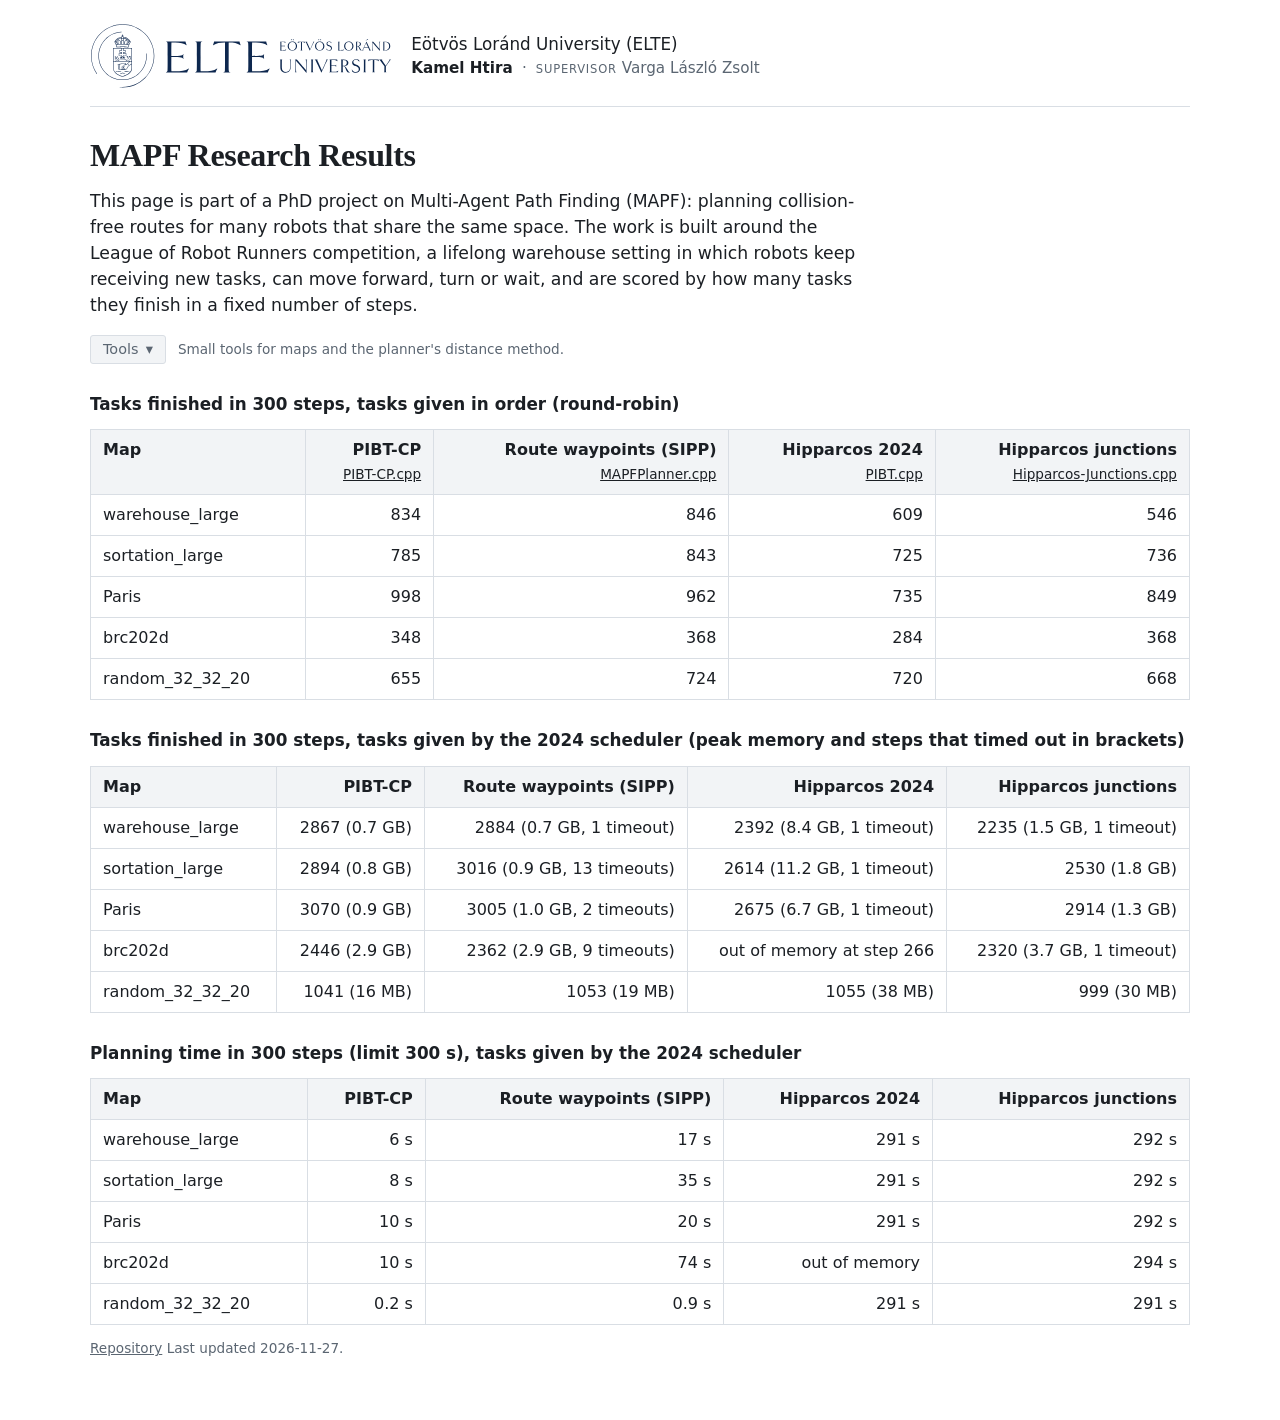
==== commit 902ec9e2: "Hipparcos junctions download: one-file planner instead of the zip of changed files Co-Authored-By: C" ====
--- a/index.html
+++ b/index.html
@@ -16,7 +16,7 @@
     <section id="comparison">
       <h3>Tasks finished in 300 steps, tasks given in order (round-robin)</h3>
       <div class="table-wrap"><table>
-        <thead><tr><th>Map</th><th class="num">PIBT-CP<br><a href="downloads/algorithms/PIBT-CP.cpp" download>PIBT-CP.cpp</a></th><th class="num">Route waypoints (SIPP)<br><a href="downloads/algorithms/waypoints_sipp_MAPFPlanner.cpp" download>MAPFPlanner.cpp</a></th><th class="num">Hipparcos 2024<br><a href="downloads/algorithms/hipparcos_PIBT.cpp" download>PIBT.cpp</a></th><th class="num">Hipparcos junctions<br><a href="downloads/algorithms/hipparcos_junctions.zip" download>changed files (.zip)</a></th></tr></thead>
+        <thead><tr><th>Map</th><th class="num">PIBT-CP<br><a href="downloads/algorithms/PIBT-CP.cpp" download>PIBT-CP.cpp</a></th><th class="num">Route waypoints (SIPP)<br><a href="downloads/algorithms/waypoints_sipp_MAPFPlanner.cpp" download>MAPFPlanner.cpp</a></th><th class="num">Hipparcos 2024<br><a href="downloads/algorithms/hipparcos_PIBT.cpp" download>PIBT.cpp</a></th><th class="num">Hipparcos junctions<br><a href="downloads/algorithms/Hipparcos-Junctions.cpp" download>Hipparcos-Junctions.cpp</a></th></tr></thead>
         <tbody>
           <tr><td>warehouse_large</td><td class="num">834</td><td class="num">846</td><td class="num">609</td><td class="num">546</td></tr>
           <tr><td>sortation_large</td><td class="num">785</td><td class="num">843</td><td class="num">725</td><td class="num">736</td></tr>
